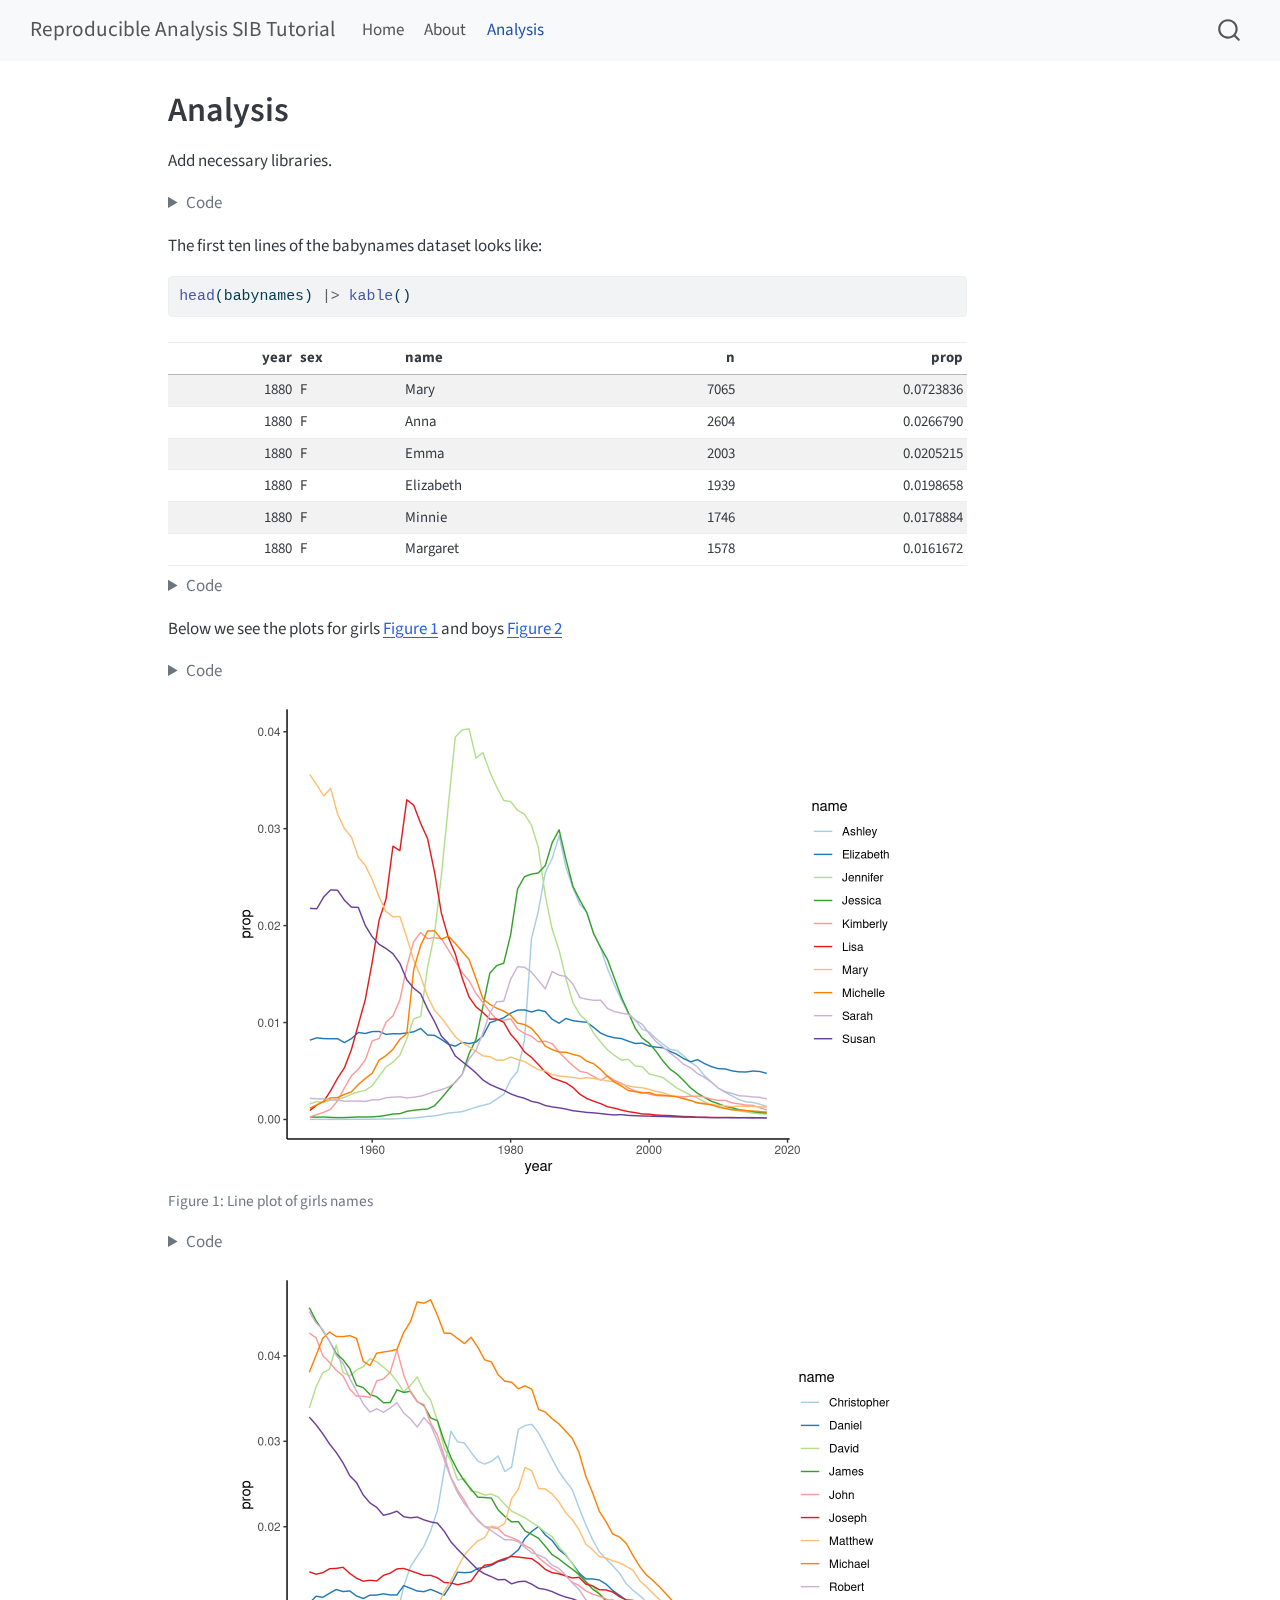
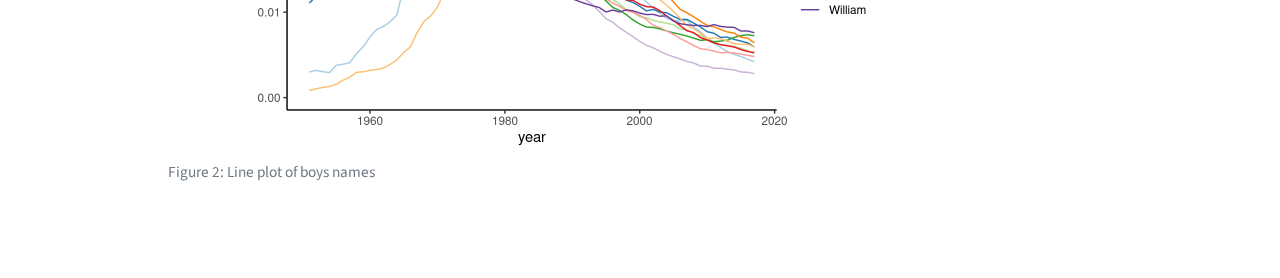
==== analysis.html @ b8977b20 "Built site for gh-pages" ====
<!DOCTYPE html>
<html xmlns="http://www.w3.org/1999/xhtml" lang="en" xml:lang="en"><head>

<meta charset="utf-8">
<meta name="generator" content="quarto-1.5.54">

<meta name="viewport" content="width=device-width, initial-scale=1.0, user-scalable=yes">


<title>Analysis – Reproducible Analysis SIB Tutorial</title>
<style>
code{white-space: pre-wrap;}
span.smallcaps{font-variant: small-caps;}
div.columns{display: flex; gap: min(4vw, 1.5em);}
div.column{flex: auto; overflow-x: auto;}
div.hanging-indent{margin-left: 1.5em; text-indent: -1.5em;}
ul.task-list{list-style: none;}
ul.task-list li input[type="checkbox"] {
  width: 0.8em;
  margin: 0 0.8em 0.2em -1em; /* quarto-specific, see https://github.com/quarto-dev/quarto-cli/issues/4556 */ 
  vertical-align: middle;
}
/* CSS for syntax highlighting */
pre > code.sourceCode { white-space: pre; position: relative; }
pre > code.sourceCode > span { line-height: 1.25; }
pre > code.sourceCode > span:empty { height: 1.2em; }
.sourceCode { overflow: visible; }
code.sourceCode > span { color: inherit; text-decoration: inherit; }
div.sourceCode { margin: 1em 0; }
pre.sourceCode { margin: 0; }
@media screen {
div.sourceCode { overflow: auto; }
}
@media print {
pre > code.sourceCode { white-space: pre-wrap; }
pre > code.sourceCode > span { display: inline-block; text-indent: -5em; padding-left: 5em; }
}
pre.numberSource code
  { counter-reset: source-line 0; }
pre.numberSource code > span
  { position: relative; left: -4em; counter-increment: source-line; }
pre.numberSource code > span > a:first-child::before
  { content: counter(source-line);
    position: relative; left: -1em; text-align: right; vertical-align: baseline;
    border: none; display: inline-block;
    -webkit-touch-callout: none; -webkit-user-select: none;
    -khtml-user-select: none; -moz-user-select: none;
    -ms-user-select: none; user-select: none;
    padding: 0 4px; width: 4em;
  }
pre.numberSource { margin-left: 3em;  padding-left: 4px; }
div.sourceCode
  {   }
@media screen {
pre > code.sourceCode > span > a:first-child::before { text-decoration: underline; }
}
</style>


<script src="site_libs/quarto-nav/quarto-nav.js"></script>
<script src="site_libs/quarto-nav/headroom.min.js"></script>
<script src="site_libs/clipboard/clipboard.min.js"></script>
<script src="site_libs/quarto-search/autocomplete.umd.js"></script>
<script src="site_libs/quarto-search/fuse.min.js"></script>
<script src="site_libs/quarto-search/quarto-search.js"></script>
<meta name="quarto:offset" content="./">
<script src="site_libs/quarto-html/quarto.js"></script>
<script src="site_libs/quarto-html/popper.min.js"></script>
<script src="site_libs/quarto-html/tippy.umd.min.js"></script>
<script src="site_libs/quarto-html/anchor.min.js"></script>
<link href="site_libs/quarto-html/tippy.css" rel="stylesheet">
<link href="site_libs/quarto-html/quarto-syntax-highlighting.css" rel="stylesheet" id="quarto-text-highlighting-styles">
<script src="site_libs/bootstrap/bootstrap.min.js"></script>
<link href="site_libs/bootstrap/bootstrap-icons.css" rel="stylesheet">
<link href="site_libs/bootstrap/bootstrap.min.css" rel="stylesheet" id="quarto-bootstrap" data-mode="light">
<script id="quarto-search-options" type="application/json">{
  "location": "navbar",
  "copy-button": false,
  "collapse-after": 3,
  "panel-placement": "end",
  "type": "overlay",
  "limit": 50,
  "keyboard-shortcut": [
    "f",
    "/",
    "s"
  ],
  "show-item-context": false,
  "language": {
    "search-no-results-text": "No results",
    "search-matching-documents-text": "matching documents",
    "search-copy-link-title": "Copy link to search",
    "search-hide-matches-text": "Hide additional matches",
    "search-more-match-text": "more match in this document",
    "search-more-matches-text": "more matches in this document",
    "search-clear-button-title": "Clear",
    "search-text-placeholder": "",
    "search-detached-cancel-button-title": "Cancel",
    "search-submit-button-title": "Submit",
    "search-label": "Search"
  }
}</script>


<link rel="stylesheet" href="styles.css">
</head>

<body class="nav-fixed">

<div id="quarto-search-results"></div>
  <header id="quarto-header" class="headroom fixed-top">
    <nav class="navbar navbar-expand-lg " data-bs-theme="dark">
      <div class="navbar-container container-fluid">
      <div class="navbar-brand-container mx-auto">
    <a class="navbar-brand" href="./index.html">
    <span class="navbar-title">Reproducible Analysis SIB Tutorial</span>
    </a>
  </div>
            <div id="quarto-search" class="" title="Search"></div>
          <button class="navbar-toggler" type="button" data-bs-toggle="collapse" data-bs-target="#navbarCollapse" aria-controls="navbarCollapse" role="menu" aria-expanded="false" aria-label="Toggle navigation" onclick="if (window.quartoToggleHeadroom) { window.quartoToggleHeadroom(); }">
  <span class="navbar-toggler-icon"></span>
</button>
          <div class="collapse navbar-collapse" id="navbarCollapse">
            <ul class="navbar-nav navbar-nav-scroll me-auto">
  <li class="nav-item">
    <a class="nav-link" href="./index.html"> 
<span class="menu-text">Home</span></a>
  </li>  
  <li class="nav-item">
    <a class="nav-link" href="./about.html"> 
<span class="menu-text">About</span></a>
  </li>  
  <li class="nav-item">
    <a class="nav-link active" href="./analysis.html" aria-current="page"> 
<span class="menu-text">Analysis</span></a>
  </li>  
</ul>
          </div> <!-- /navcollapse -->
            <div class="quarto-navbar-tools">
</div>
      </div> <!-- /container-fluid -->
    </nav>
</header>
<!-- content -->
<div id="quarto-content" class="quarto-container page-columns page-rows-contents page-layout-article page-navbar">
<!-- sidebar -->
<!-- margin-sidebar -->
    <div id="quarto-margin-sidebar" class="sidebar margin-sidebar zindex-bottom">
        
    </div>
<!-- main -->
<main class="content" id="quarto-document-content">

<header id="title-block-header" class="quarto-title-block default">
<div class="quarto-title">
<h1 class="title">Analysis</h1>
</div>



<div class="quarto-title-meta">

    
  
    
  </div>
  


</header>


<p>Add necessary libraries.</p>
<div class="cell">
<details class="code-fold">
<summary>Code</summary>
<div class="sourceCode cell-code" id="cb1"><pre class="sourceCode r code-with-copy"><code class="sourceCode r"><span id="cb1-1"><a href="#cb1-1" aria-hidden="true" tabindex="-1"></a><span class="fu">library</span>(babynames)</span>
<span id="cb1-2"><a href="#cb1-2" aria-hidden="true" tabindex="-1"></a><span class="fu">library</span>(knitr)</span>
<span id="cb1-3"><a href="#cb1-3" aria-hidden="true" tabindex="-1"></a><span class="fu">library</span>(dplyr)</span>
<span id="cb1-4"><a href="#cb1-4" aria-hidden="true" tabindex="-1"></a><span class="fu">library</span>(ggplot2)</span>
<span id="cb1-5"><a href="#cb1-5" aria-hidden="true" tabindex="-1"></a><span class="fu">library</span>(tidyr)</span>
<span id="cb1-6"><a href="#cb1-6" aria-hidden="true" tabindex="-1"></a><span class="fu">library</span>(pheatmap)</span></code><button title="Copy to Clipboard" class="code-copy-button"><i class="bi"></i></button></pre></div>
</details>
</div>
<p>The first ten lines of the babynames dataset looks like:</p>
<div class="cell">
<div class="sourceCode cell-code" id="cb2"><pre class="sourceCode r code-with-copy"><code class="sourceCode r"><span id="cb2-1"><a href="#cb2-1" aria-hidden="true" tabindex="-1"></a><span class="fu">head</span>(babynames) <span class="sc">|&gt;</span> <span class="fu">kable</span>()</span></code><button title="Copy to Clipboard" class="code-copy-button"><i class="bi"></i></button></pre></div>
<div class="cell-output-display">
<table class="caption-top table table-sm table-striped small">
<thead>
<tr class="header">
<th style="text-align: right;">year</th>
<th style="text-align: left;">sex</th>
<th style="text-align: left;">name</th>
<th style="text-align: right;">n</th>
<th style="text-align: right;">prop</th>
</tr>
</thead>
<tbody>
<tr class="odd">
<td style="text-align: right;">1880</td>
<td style="text-align: left;">F</td>
<td style="text-align: left;">Mary</td>
<td style="text-align: right;">7065</td>
<td style="text-align: right;">0.0723836</td>
</tr>
<tr class="even">
<td style="text-align: right;">1880</td>
<td style="text-align: left;">F</td>
<td style="text-align: left;">Anna</td>
<td style="text-align: right;">2604</td>
<td style="text-align: right;">0.0266790</td>
</tr>
<tr class="odd">
<td style="text-align: right;">1880</td>
<td style="text-align: left;">F</td>
<td style="text-align: left;">Emma</td>
<td style="text-align: right;">2003</td>
<td style="text-align: right;">0.0205215</td>
</tr>
<tr class="even">
<td style="text-align: right;">1880</td>
<td style="text-align: left;">F</td>
<td style="text-align: left;">Elizabeth</td>
<td style="text-align: right;">1939</td>
<td style="text-align: right;">0.0198658</td>
</tr>
<tr class="odd">
<td style="text-align: right;">1880</td>
<td style="text-align: left;">F</td>
<td style="text-align: left;">Minnie</td>
<td style="text-align: right;">1746</td>
<td style="text-align: right;">0.0178884</td>
</tr>
<tr class="even">
<td style="text-align: right;">1880</td>
<td style="text-align: left;">F</td>
<td style="text-align: left;">Margaret</td>
<td style="text-align: right;">1578</td>
<td style="text-align: right;">0.0161672</td>
</tr>
</tbody>
</table>
</div>
</div>
<div class="cell">
<details class="code-fold">
<summary>Code</summary>
<div class="sourceCode cell-code" id="cb3"><pre class="sourceCode r code-with-copy"><code class="sourceCode r"><span id="cb3-1"><a href="#cb3-1" aria-hidden="true" tabindex="-1"></a>get_most_frequent <span class="ot">&lt;-</span> <span class="cf">function</span>(babynames, select_sex, <span class="at">from =</span> <span class="dv">1950</span>) {</span>
<span id="cb3-2"><a href="#cb3-2" aria-hidden="true" tabindex="-1"></a>  most_freq <span class="ot">&lt;-</span> babynames <span class="sc">|&gt;</span></span>
<span id="cb3-3"><a href="#cb3-3" aria-hidden="true" tabindex="-1"></a>    <span class="fu">filter</span>(sex <span class="sc">==</span> select_sex, year <span class="sc">&gt;</span> from) <span class="sc">|&gt;</span></span>
<span id="cb3-4"><a href="#cb3-4" aria-hidden="true" tabindex="-1"></a>    <span class="fu">group_by</span>(name) <span class="sc">|&gt;</span></span>
<span id="cb3-5"><a href="#cb3-5" aria-hidden="true" tabindex="-1"></a>    <span class="fu">summarise</span>(<span class="at">average =</span> <span class="fu">mean</span>(prop)) <span class="sc">|&gt;</span></span>
<span id="cb3-6"><a href="#cb3-6" aria-hidden="true" tabindex="-1"></a>    <span class="fu">arrange</span>(<span class="fu">desc</span>(average))</span>
<span id="cb3-7"><a href="#cb3-7" aria-hidden="true" tabindex="-1"></a>    </span>
<span id="cb3-8"><a href="#cb3-8" aria-hidden="true" tabindex="-1"></a>  <span class="fu">return</span>(<span class="fu">list</span>(</span>
<span id="cb3-9"><a href="#cb3-9" aria-hidden="true" tabindex="-1"></a>    <span class="at">babynames =</span> babynames,</span>
<span id="cb3-10"><a href="#cb3-10" aria-hidden="true" tabindex="-1"></a>    <span class="at">most_frequent =</span> most_freq,</span>
<span id="cb3-11"><a href="#cb3-11" aria-hidden="true" tabindex="-1"></a>    <span class="at">sex =</span> select_sex,</span>
<span id="cb3-12"><a href="#cb3-12" aria-hidden="true" tabindex="-1"></a>    <span class="at">from =</span> from))</span>
<span id="cb3-13"><a href="#cb3-13" aria-hidden="true" tabindex="-1"></a>}</span>
<span id="cb3-14"><a href="#cb3-14" aria-hidden="true" tabindex="-1"></a></span>
<span id="cb3-15"><a href="#cb3-15" aria-hidden="true" tabindex="-1"></a>plot_top <span class="ot">&lt;-</span> <span class="cf">function</span>(x, <span class="at">top =</span> <span class="dv">10</span>) {</span>
<span id="cb3-16"><a href="#cb3-16" aria-hidden="true" tabindex="-1"></a>  topx <span class="ot">&lt;-</span> x<span class="sc">$</span>most_frequent<span class="sc">$</span>name[<span class="dv">1</span><span class="sc">:</span>top]</span>
<span id="cb3-17"><a href="#cb3-17" aria-hidden="true" tabindex="-1"></a>  </span>
<span id="cb3-18"><a href="#cb3-18" aria-hidden="true" tabindex="-1"></a>  p <span class="ot">&lt;-</span> x<span class="sc">$</span>babynames <span class="sc">|&gt;</span></span>
<span id="cb3-19"><a href="#cb3-19" aria-hidden="true" tabindex="-1"></a>    <span class="fu">filter</span>(name <span class="sc">%in%</span> topx, sex <span class="sc">==</span> x<span class="sc">$</span>sex, year <span class="sc">&gt;</span> x<span class="sc">$</span>from) <span class="sc">|&gt;</span></span>
<span id="cb3-20"><a href="#cb3-20" aria-hidden="true" tabindex="-1"></a>    <span class="fu">ggplot</span>(<span class="fu">aes</span>(<span class="at">x =</span> year, <span class="at">y =</span> prop, <span class="at">color =</span> name)) <span class="sc">+</span></span>
<span id="cb3-21"><a href="#cb3-21" aria-hidden="true" tabindex="-1"></a>    <span class="fu">geom_line</span>() <span class="sc">+</span></span>
<span id="cb3-22"><a href="#cb3-22" aria-hidden="true" tabindex="-1"></a>    <span class="fu">scale_color_brewer</span>(<span class="at">palette =</span> <span class="st">"Paired"</span>) <span class="sc">+</span></span>
<span id="cb3-23"><a href="#cb3-23" aria-hidden="true" tabindex="-1"></a>    <span class="fu">theme_classic</span>()</span>
<span id="cb3-24"><a href="#cb3-24" aria-hidden="true" tabindex="-1"></a>  </span>
<span id="cb3-25"><a href="#cb3-25" aria-hidden="true" tabindex="-1"></a>  <span class="fu">return</span>(p)</span>
<span id="cb3-26"><a href="#cb3-26" aria-hidden="true" tabindex="-1"></a>}</span></code><button title="Copy to Clipboard" class="code-copy-button"><i class="bi"></i></button></pre></div>
</details>
</div>
<p>Below we see the plots for girls <a href="#fig-line-girls" class="quarto-xref">Figure&nbsp;1</a> and boys <a href="#fig-line-boys" class="quarto-xref">Figure&nbsp;2</a></p>
<div class="cell">
<details class="code-fold">
<summary>Code</summary>
<div class="sourceCode cell-code" id="cb4"><pre class="sourceCode r code-with-copy"><code class="sourceCode r"><span id="cb4-1"><a href="#cb4-1" aria-hidden="true" tabindex="-1"></a><span class="fu">get_most_frequent</span>(babynames, <span class="at">select_sex =</span> <span class="st">"F"</span>) <span class="sc">|&gt;</span></span>
<span id="cb4-2"><a href="#cb4-2" aria-hidden="true" tabindex="-1"></a>  <span class="fu">plot_top</span>()</span></code><button title="Copy to Clipboard" class="code-copy-button"><i class="bi"></i></button></pre></div>
</details>
<div class="cell-output-display">
<div id="fig-line-girls" class="quarto-float quarto-figure quarto-figure-center anchored">
<figure class="quarto-float quarto-float-fig figure">
<div aria-describedby="fig-line-girls-caption-0ceaefa1-69ba-4598-a22c-09a6ac19f8ca">
<img src="analysis_files/figure-html/fig-line-girls-1.png" class="img-fluid figure-img" width="672">
</div>
<figcaption class="quarto-float-caption-bottom quarto-float-caption quarto-float-fig" id="fig-line-girls-caption-0ceaefa1-69ba-4598-a22c-09a6ac19f8ca">
Figure&nbsp;1: Line plot of girls names
</figcaption>
</figure>
</div>
</div>
</div>
<div class="cell">
<details class="code-fold">
<summary>Code</summary>
<div class="sourceCode cell-code" id="cb5"><pre class="sourceCode r code-with-copy"><code class="sourceCode r"><span id="cb5-1"><a href="#cb5-1" aria-hidden="true" tabindex="-1"></a><span class="fu">get_most_frequent</span>(babynames, <span class="at">select_sex =</span> <span class="st">"M"</span>) <span class="sc">|&gt;</span></span>
<span id="cb5-2"><a href="#cb5-2" aria-hidden="true" tabindex="-1"></a>  <span class="fu">plot_top</span>()</span></code><button title="Copy to Clipboard" class="code-copy-button"><i class="bi"></i></button></pre></div>
</details>
<div class="cell-output-display">
<div id="fig-line-boys" class="quarto-float quarto-figure quarto-figure-center anchored">
<figure class="quarto-float quarto-float-fig figure">
<div aria-describedby="fig-line-boys-caption-0ceaefa1-69ba-4598-a22c-09a6ac19f8ca">
<img src="analysis_files/figure-html/fig-line-boys-1.png" class="img-fluid figure-img" width="672">
</div>
<figcaption class="quarto-float-caption-bottom quarto-float-caption quarto-float-fig" id="fig-line-boys-caption-0ceaefa1-69ba-4598-a22c-09a6ac19f8ca">
Figure&nbsp;2: Line plot of boys names
</figcaption>
</figure>
</div>
</div>
</div>



</main> <!-- /main -->
<script id="quarto-html-after-body" type="application/javascript">
window.document.addEventListener("DOMContentLoaded", function (event) {
  const toggleBodyColorMode = (bsSheetEl) => {
    const mode = bsSheetEl.getAttribute("data-mode");
    const bodyEl = window.document.querySelector("body");
    if (mode === "dark") {
      bodyEl.classList.add("quarto-dark");
      bodyEl.classList.remove("quarto-light");
    } else {
      bodyEl.classList.add("quarto-light");
      bodyEl.classList.remove("quarto-dark");
    }
  }
  const toggleBodyColorPrimary = () => {
    const bsSheetEl = window.document.querySelector("link#quarto-bootstrap");
    if (bsSheetEl) {
      toggleBodyColorMode(bsSheetEl);
    }
  }
  toggleBodyColorPrimary();  
  const icon = "";
  const anchorJS = new window.AnchorJS();
  anchorJS.options = {
    placement: 'right',
    icon: icon
  };
  anchorJS.add('.anchored');
  const isCodeAnnotation = (el) => {
    for (const clz of el.classList) {
      if (clz.startsWith('code-annotation-')) {                     
        return true;
      }
    }
    return false;
  }
  const onCopySuccess = function(e) {
    // button target
    const button = e.trigger;
    // don't keep focus
    button.blur();
    // flash "checked"
    button.classList.add('code-copy-button-checked');
    var currentTitle = button.getAttribute("title");
    button.setAttribute("title", "Copied!");
    let tooltip;
    if (window.bootstrap) {
      button.setAttribute("data-bs-toggle", "tooltip");
      button.setAttribute("data-bs-placement", "left");
      button.setAttribute("data-bs-title", "Copied!");
      tooltip = new bootstrap.Tooltip(button, 
        { trigger: "manual", 
          customClass: "code-copy-button-tooltip",
          offset: [0, -8]});
      tooltip.show();    
    }
    setTimeout(function() {
      if (tooltip) {
        tooltip.hide();
        button.removeAttribute("data-bs-title");
        button.removeAttribute("data-bs-toggle");
        button.removeAttribute("data-bs-placement");
      }
      button.setAttribute("title", currentTitle);
      button.classList.remove('code-copy-button-checked');
    }, 1000);
    // clear code selection
    e.clearSelection();
  }
  const getTextToCopy = function(trigger) {
      const codeEl = trigger.previousElementSibling.cloneNode(true);
      for (const childEl of codeEl.children) {
        if (isCodeAnnotation(childEl)) {
          childEl.remove();
        }
      }
      return codeEl.innerText;
  }
  const clipboard = new window.ClipboardJS('.code-copy-button:not([data-in-quarto-modal])', {
    text: getTextToCopy
  });
  clipboard.on('success', onCopySuccess);
  if (window.document.getElementById('quarto-embedded-source-code-modal')) {
    // For code content inside modals, clipBoardJS needs to be initialized with a container option
    // TODO: Check when it could be a function (https://github.com/zenorocha/clipboard.js/issues/860)
    const clipboardModal = new window.ClipboardJS('.code-copy-button[data-in-quarto-modal]', {
      text: getTextToCopy,
      container: window.document.getElementById('quarto-embedded-source-code-modal')
    });
    clipboardModal.on('success', onCopySuccess);
  }
    var localhostRegex = new RegExp(/^(?:http|https):\/\/localhost\:?[0-9]*\//);
    var mailtoRegex = new RegExp(/^mailto:/);
      var filterRegex = new RegExp("https:\/\/kate1711\.github\.io\/reproducibleanalysis\/");
    var isInternal = (href) => {
        return filterRegex.test(href) || localhostRegex.test(href) || mailtoRegex.test(href);
    }
    // Inspect non-navigation links and adorn them if external
 	var links = window.document.querySelectorAll('a[href]:not(.nav-link):not(.navbar-brand):not(.toc-action):not(.sidebar-link):not(.sidebar-item-toggle):not(.pagination-link):not(.no-external):not([aria-hidden]):not(.dropdown-item):not(.quarto-navigation-tool):not(.about-link)');
    for (var i=0; i<links.length; i++) {
      const link = links[i];
      if (!isInternal(link.href)) {
        // undo the damage that might have been done by quarto-nav.js in the case of
        // links that we want to consider external
        if (link.dataset.originalHref !== undefined) {
          link.href = link.dataset.originalHref;
        }
      }
    }
  function tippyHover(el, contentFn, onTriggerFn, onUntriggerFn) {
    const config = {
      allowHTML: true,
      maxWidth: 500,
      delay: 100,
      arrow: false,
      appendTo: function(el) {
          return el.parentElement;
      },
      interactive: true,
      interactiveBorder: 10,
      theme: 'quarto',
      placement: 'bottom-start',
    };
    if (contentFn) {
      config.content = contentFn;
    }
    if (onTriggerFn) {
      config.onTrigger = onTriggerFn;
    }
    if (onUntriggerFn) {
      config.onUntrigger = onUntriggerFn;
    }
    window.tippy(el, config); 
  }
  const noterefs = window.document.querySelectorAll('a[role="doc-noteref"]');
  for (var i=0; i<noterefs.length; i++) {
    const ref = noterefs[i];
    tippyHover(ref, function() {
      // use id or data attribute instead here
      let href = ref.getAttribute('data-footnote-href') || ref.getAttribute('href');
      try { href = new URL(href).hash; } catch {}
      const id = href.replace(/^#\/?/, "");
      const note = window.document.getElementById(id);
      if (note) {
        return note.innerHTML;
      } else {
        return "";
      }
    });
  }
  const xrefs = window.document.querySelectorAll('a.quarto-xref');
  const processXRef = (id, note) => {
    // Strip column container classes
    const stripColumnClz = (el) => {
      el.classList.remove("page-full", "page-columns");
      if (el.children) {
        for (const child of el.children) {
          stripColumnClz(child);
        }
      }
    }
    stripColumnClz(note)
    if (id === null || id.startsWith('sec-')) {
      // Special case sections, only their first couple elements
      const container = document.createElement("div");
      if (note.children && note.children.length > 2) {
        container.appendChild(note.children[0].cloneNode(true));
        for (let i = 1; i < note.children.length; i++) {
          const child = note.children[i];
          if (child.tagName === "P" && child.innerText === "") {
            continue;
          } else {
            container.appendChild(child.cloneNode(true));
            break;
          }
        }
        if (window.Quarto?.typesetMath) {
          window.Quarto.typesetMath(container);
        }
        return container.innerHTML
      } else {
        if (window.Quarto?.typesetMath) {
          window.Quarto.typesetMath(note);
        }
        return note.innerHTML;
      }
    } else {
      // Remove any anchor links if they are present
      const anchorLink = note.querySelector('a.anchorjs-link');
      if (anchorLink) {
        anchorLink.remove();
      }
      if (window.Quarto?.typesetMath) {
        window.Quarto.typesetMath(note);
      }
      // TODO in 1.5, we should make sure this works without a callout special case
      if (note.classList.contains("callout")) {
        return note.outerHTML;
      } else {
        return note.innerHTML;
      }
    }
  }
  for (var i=0; i<xrefs.length; i++) {
    const xref = xrefs[i];
    tippyHover(xref, undefined, function(instance) {
      instance.disable();
      let url = xref.getAttribute('href');
      let hash = undefined; 
      if (url.startsWith('#')) {
        hash = url;
      } else {
        try { hash = new URL(url).hash; } catch {}
      }
      if (hash) {
        const id = hash.replace(/^#\/?/, "");
        const note = window.document.getElementById(id);
        if (note !== null) {
          try {
            const html = processXRef(id, note.cloneNode(true));
            instance.setContent(html);
          } finally {
            instance.enable();
            instance.show();
          }
        } else {
          // See if we can fetch this
          fetch(url.split('#')[0])
          .then(res => res.text())
          .then(html => {
            const parser = new DOMParser();
            const htmlDoc = parser.parseFromString(html, "text/html");
            const note = htmlDoc.getElementById(id);
            if (note !== null) {
              const html = processXRef(id, note);
              instance.setContent(html);
            } 
          }).finally(() => {
            instance.enable();
            instance.show();
          });
        }
      } else {
        // See if we can fetch a full url (with no hash to target)
        // This is a special case and we should probably do some content thinning / targeting
        fetch(url)
        .then(res => res.text())
        .then(html => {
          const parser = new DOMParser();
          const htmlDoc = parser.parseFromString(html, "text/html");
          const note = htmlDoc.querySelector('main.content');
          if (note !== null) {
            // This should only happen for chapter cross references
            // (since there is no id in the URL)
            // remove the first header
            if (note.children.length > 0 && note.children[0].tagName === "HEADER") {
              note.children[0].remove();
            }
            const html = processXRef(null, note);
            instance.setContent(html);
          } 
        }).finally(() => {
          instance.enable();
          instance.show();
        });
      }
    }, function(instance) {
    });
  }
      let selectedAnnoteEl;
      const selectorForAnnotation = ( cell, annotation) => {
        let cellAttr = 'data-code-cell="' + cell + '"';
        let lineAttr = 'data-code-annotation="' +  annotation + '"';
        const selector = 'span[' + cellAttr + '][' + lineAttr + ']';
        return selector;
      }
      const selectCodeLines = (annoteEl) => {
        const doc = window.document;
        const targetCell = annoteEl.getAttribute("data-target-cell");
        const targetAnnotation = annoteEl.getAttribute("data-target-annotation");
        const annoteSpan = window.document.querySelector(selectorForAnnotation(targetCell, targetAnnotation));
        const lines = annoteSpan.getAttribute("data-code-lines").split(",");
        const lineIds = lines.map((line) => {
          return targetCell + "-" + line;
        })
        let top = null;
        let height = null;
        let parent = null;
        if (lineIds.length > 0) {
            //compute the position of the single el (top and bottom and make a div)
            const el = window.document.getElementById(lineIds[0]);
            top = el.offsetTop;
            height = el.offsetHeight;
            parent = el.parentElement.parentElement;
          if (lineIds.length > 1) {
            const lastEl = window.document.getElementById(lineIds[lineIds.length - 1]);
            const bottom = lastEl.offsetTop + lastEl.offsetHeight;
            height = bottom - top;
          }
          if (top !== null && height !== null && parent !== null) {
            // cook up a div (if necessary) and position it 
            let div = window.document.getElementById("code-annotation-line-highlight");
            if (div === null) {
              div = window.document.createElement("div");
              div.setAttribute("id", "code-annotation-line-highlight");
              div.style.position = 'absolute';
              parent.appendChild(div);
            }
            div.style.top = top - 2 + "px";
            div.style.height = height + 4 + "px";
            div.style.left = 0;
            let gutterDiv = window.document.getElementById("code-annotation-line-highlight-gutter");
            if (gutterDiv === null) {
              gutterDiv = window.document.createElement("div");
              gutterDiv.setAttribute("id", "code-annotation-line-highlight-gutter");
              gutterDiv.style.position = 'absolute';
              const codeCell = window.document.getElementById(targetCell);
              const gutter = codeCell.querySelector('.code-annotation-gutter');
              gutter.appendChild(gutterDiv);
            }
            gutterDiv.style.top = top - 2 + "px";
            gutterDiv.style.height = height + 4 + "px";
          }
          selectedAnnoteEl = annoteEl;
        }
      };
      const unselectCodeLines = () => {
        const elementsIds = ["code-annotation-line-highlight", "code-annotation-line-highlight-gutter"];
        elementsIds.forEach((elId) => {
          const div = window.document.getElementById(elId);
          if (div) {
            div.remove();
          }
        });
        selectedAnnoteEl = undefined;
      };
        // Handle positioning of the toggle
    window.addEventListener(
      "resize",
      throttle(() => {
        elRect = undefined;
        if (selectedAnnoteEl) {
          selectCodeLines(selectedAnnoteEl);
        }
      }, 10)
    );
    function throttle(fn, ms) {
    let throttle = false;
    let timer;
      return (...args) => {
        if(!throttle) { // first call gets through
            fn.apply(this, args);
            throttle = true;
        } else { // all the others get throttled
            if(timer) clearTimeout(timer); // cancel #2
            timer = setTimeout(() => {
              fn.apply(this, args);
              timer = throttle = false;
            }, ms);
        }
      };
    }
      // Attach click handler to the DT
      const annoteDls = window.document.querySelectorAll('dt[data-target-cell]');
      for (const annoteDlNode of annoteDls) {
        annoteDlNode.addEventListener('click', (event) => {
          const clickedEl = event.target;
          if (clickedEl !== selectedAnnoteEl) {
            unselectCodeLines();
            const activeEl = window.document.querySelector('dt[data-target-cell].code-annotation-active');
            if (activeEl) {
              activeEl.classList.remove('code-annotation-active');
            }
            selectCodeLines(clickedEl);
            clickedEl.classList.add('code-annotation-active');
          } else {
            // Unselect the line
            unselectCodeLines();
            clickedEl.classList.remove('code-annotation-active');
          }
        });
      }
  const findCites = (el) => {
    const parentEl = el.parentElement;
    if (parentEl) {
      const cites = parentEl.dataset.cites;
      if (cites) {
        return {
          el,
          cites: cites.split(' ')
        };
      } else {
        return findCites(el.parentElement)
      }
    } else {
      return undefined;
    }
  };
  var bibliorefs = window.document.querySelectorAll('a[role="doc-biblioref"]');
  for (var i=0; i<bibliorefs.length; i++) {
    const ref = bibliorefs[i];
    const citeInfo = findCites(ref);
    if (citeInfo) {
      tippyHover(citeInfo.el, function() {
        var popup = window.document.createElement('div');
        citeInfo.cites.forEach(function(cite) {
          var citeDiv = window.document.createElement('div');
          citeDiv.classList.add('hanging-indent');
          citeDiv.classList.add('csl-entry');
          var biblioDiv = window.document.getElementById('ref-' + cite);
          if (biblioDiv) {
            citeDiv.innerHTML = biblioDiv.innerHTML;
          }
          popup.appendChild(citeDiv);
        });
        return popup.innerHTML;
      });
    }
  }
});
</script>
</div> <!-- /content -->




</body></html>
---- site_libs/quarto-html/tippy.css ----
.tippy-box[data-animation=fade][data-state=hidden]{opacity:0}[data-tippy-root]{max-width:calc(100vw - 10px)}.tippy-box{position:relative;background-color:#333;color:#fff;border-radius:4px;font-size:14px;line-height:1.4;white-space:normal;outline:0;transition-property:transform,visibility,opacity}.tippy-box[data-placement^=top]>.tippy-arrow{bottom:0}.tippy-box[data-placement^=top]>.tippy-arrow:before{bottom:-7px;left:0;border-width:8px 8px 0;border-top-color:initial;transform-origin:center top}.tippy-box[data-placement^=bottom]>.tippy-arrow{top:0}.tippy-box[data-placement^=bottom]>.tippy-arrow:before{top:-7px;left:0;border-width:0 8px 8px;border-bottom-color:initial;transform-origin:center bottom}.tippy-box[data-placement^=left]>.tippy-arrow{right:0}.tippy-box[data-placement^=left]>.tippy-arrow:before{border-width:8px 0 8px 8px;border-left-color:initial;right:-7px;transform-origin:center left}.tippy-box[data-placement^=right]>.tippy-arrow{left:0}.tippy-box[data-placement^=right]>.tippy-arrow:before{left:-7px;border-width:8px 8px 8px 0;border-right-color:initial;transform-origin:center right}.tippy-box[data-inertia][data-state=visible]{transition-timing-function:cubic-bezier(.54,1.5,.38,1.11)}.tippy-arrow{width:16px;height:16px;color:#333}.tippy-arrow:before{content:"";position:absolute;border-color:transparent;border-style:solid}.tippy-content{position:relative;padding:5px 9px;z-index:1}
---- site_libs/quarto-html/quarto-syntax-highlighting.css ----
/* quarto syntax highlight colors */
:root {
  --quarto-hl-ot-color: #003B4F;
  --quarto-hl-at-color: #657422;
  --quarto-hl-ss-color: #20794D;
  --quarto-hl-an-color: #5E5E5E;
  --quarto-hl-fu-color: #4758AB;
  --quarto-hl-st-color: #20794D;
  --quarto-hl-cf-color: #003B4F;
  --quarto-hl-op-color: #5E5E5E;
  --quarto-hl-er-color: #AD0000;
  --quarto-hl-bn-color: #AD0000;
  --quarto-hl-al-color: #AD0000;
  --quarto-hl-va-color: #111111;
  --quarto-hl-bu-color: inherit;
  --quarto-hl-ex-color: inherit;
  --quarto-hl-pp-color: #AD0000;
  --quarto-hl-in-color: #5E5E5E;
  --quarto-hl-vs-color: #20794D;
  --quarto-hl-wa-color: #5E5E5E;
  --quarto-hl-do-color: #5E5E5E;
  --quarto-hl-im-color: #00769E;
  --quarto-hl-ch-color: #20794D;
  --quarto-hl-dt-color: #AD0000;
  --quarto-hl-fl-color: #AD0000;
  --quarto-hl-co-color: #5E5E5E;
  --quarto-hl-cv-color: #5E5E5E;
  --quarto-hl-cn-color: #8f5902;
  --quarto-hl-sc-color: #5E5E5E;
  --quarto-hl-dv-color: #AD0000;
  --quarto-hl-kw-color: #003B4F;
}

/* other quarto variables */
:root {
  --quarto-font-monospace: SFMono-Regular, Menlo, Monaco, Consolas, "Liberation Mono", "Courier New", monospace;
}

pre > code.sourceCode > span {
  color: #003B4F;
}

code span {
  color: #003B4F;
}

code.sourceCode > span {
  color: #003B4F;
}

div.sourceCode,
div.sourceCode pre.sourceCode {
  color: #003B4F;
}

code span.ot {
  color: #003B4F;
  font-style: inherit;
}

code span.at {
  color: #657422;
  font-style: inherit;
}

code span.ss {
  color: #20794D;
  font-style: inherit;
}

code span.an {
  color: #5E5E5E;
  font-style: inherit;
}

code span.fu {
  color: #4758AB;
  font-style: inherit;
}

code span.st {
  color: #20794D;
  font-style: inherit;
}

code span.cf {
  color: #003B4F;
  font-weight: bold;
  font-style: inherit;
}

code span.op {
  color: #5E5E5E;
  font-style: inherit;
}

code span.er {
  color: #AD0000;
  font-style: inherit;
}

code span.bn {
  color: #AD0000;
  font-style: inherit;
}

code span.al {
  color: #AD0000;
  font-style: inherit;
}

code span.va {
  color: #111111;
  font-style: inherit;
}

code span.bu {
  font-style: inherit;
}

code span.ex {
  font-style: inherit;
}

code span.pp {
  color: #AD0000;
  font-style: inherit;
}

code span.in {
  color: #5E5E5E;
  font-style: inherit;
}

code span.vs {
  color: #20794D;
  font-style: inherit;
}

code span.wa {
  color: #5E5E5E;
  font-style: italic;
}

code span.do {
  color: #5E5E5E;
  font-style: italic;
}

code span.im {
  color: #00769E;
  font-style: inherit;
}

code span.ch {
  color: #20794D;
  font-style: inherit;
}

code span.dt {
  color: #AD0000;
  font-style: inherit;
}

code span.fl {
  color: #AD0000;
  font-style: inherit;
}

code span.co {
  color: #5E5E5E;
  font-style: inherit;
}

code span.cv {
  color: #5E5E5E;
  font-style: italic;
}

code span.cn {
  color: #8f5902;
  font-style: inherit;
}

code span.sc {
  color: #5E5E5E;
  font-style: inherit;
}

code span.dv {
  color: #AD0000;
  font-style: inherit;
}

code span.kw {
  color: #003B4F;
  font-weight: bold;
  font-style: inherit;
}

.prevent-inlining {
  content: "</";
}

/*# sourceMappingURL=debc5d5d77c3f9108843748ff7464032.css.map */
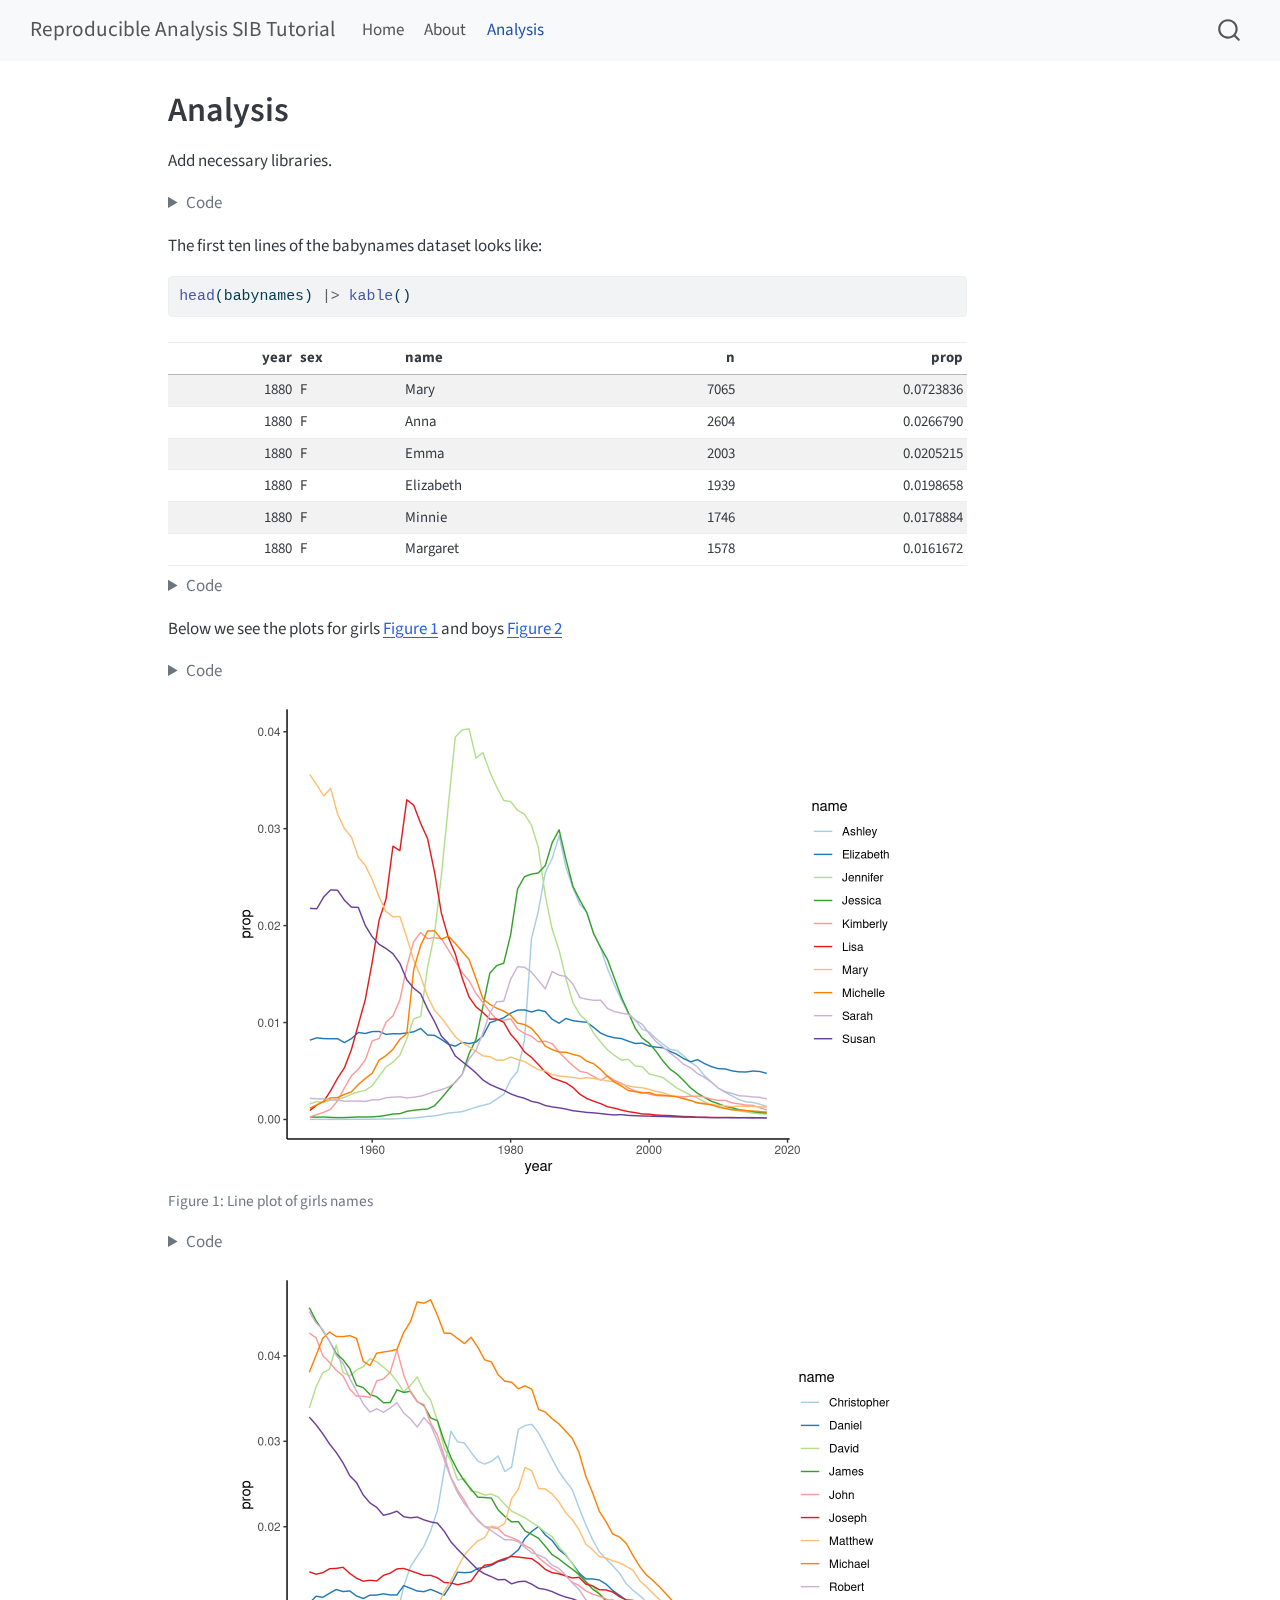
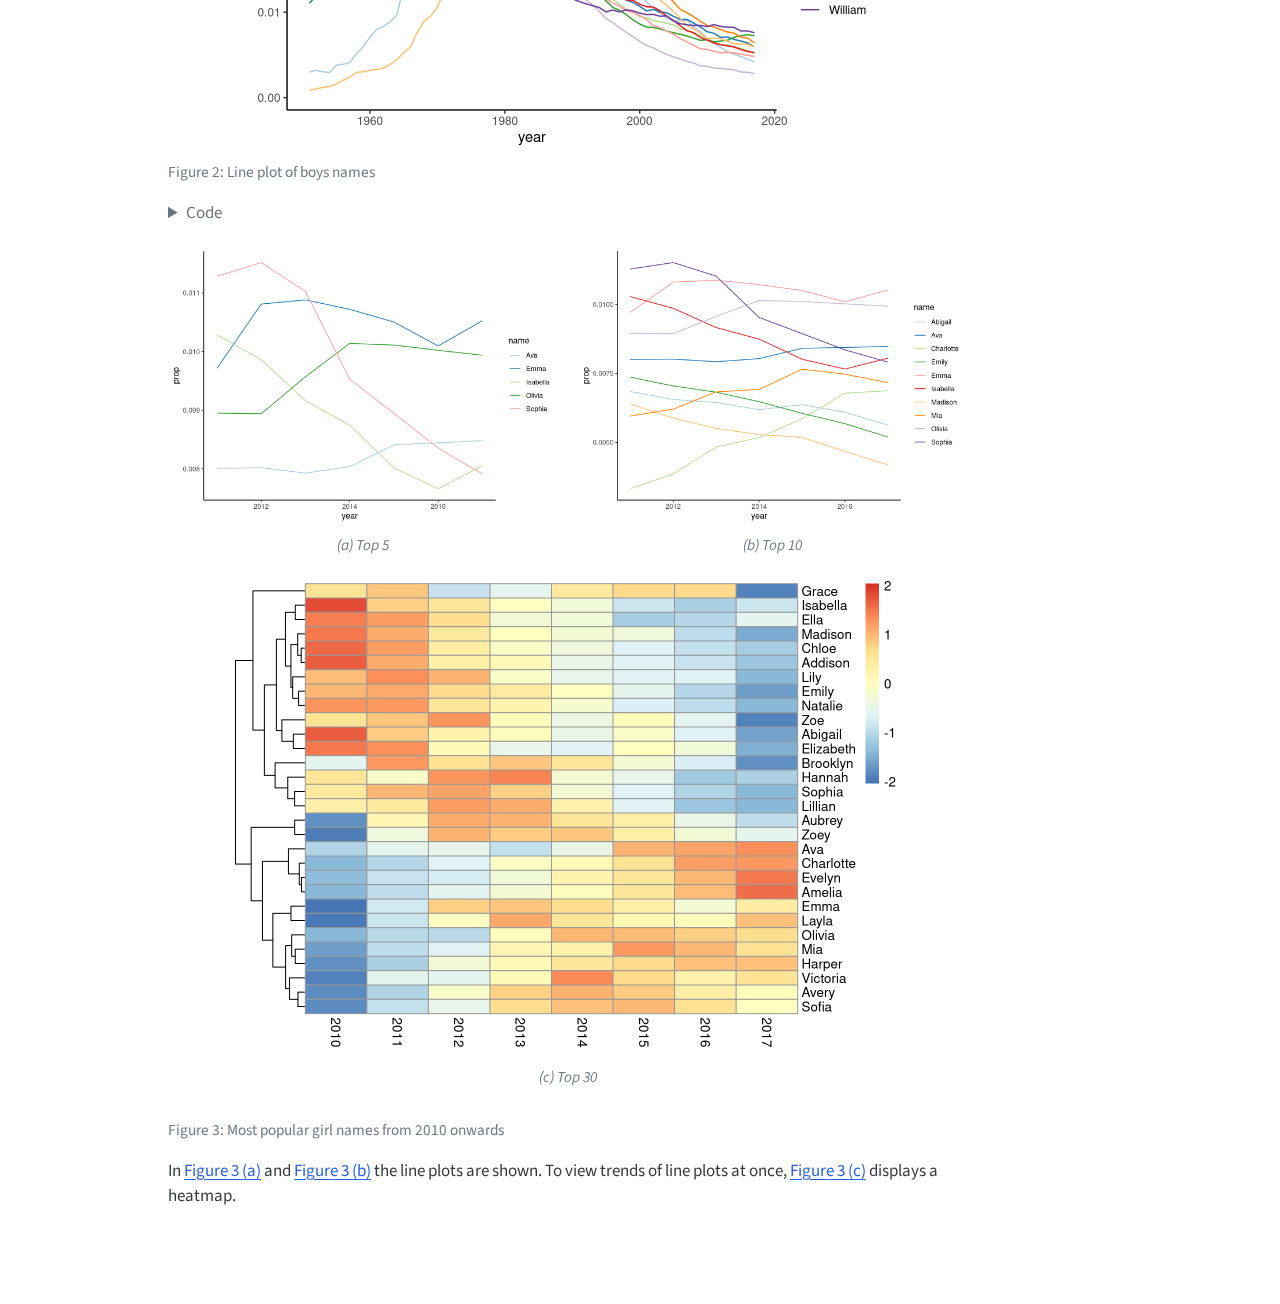
==== commit e248255f: "Built site for gh-pages" ====
--- a/analysis.html
+++ b/analysis.html
@@ -313,6 +313,88 @@
 </div>
 </div>
 </div>
+<div class="cell" data-layout="[[50,50],[100]]">
+<details class="code-fold">
+<summary>Code</summary>
+<div class="sourceCode cell-code" id="cb6"><pre class="sourceCode r code-with-copy"><code class="sourceCode r"><span id="cb6-1"><a href="#cb6-1" aria-hidden="true" tabindex="-1"></a><span class="co"># get most frequent girl names from 2010 onwards</span></span>
+<span id="cb6-2"><a href="#cb6-2" aria-hidden="true" tabindex="-1"></a>from_year <span class="ot">&lt;-</span> <span class="dv">2010</span></span>
+<span id="cb6-3"><a href="#cb6-3" aria-hidden="true" tabindex="-1"></a>most_freq_girls <span class="ot">&lt;-</span> <span class="fu">get_most_frequent</span>(babynames, <span class="at">select_sex =</span> <span class="st">"F"</span>,</span>
+<span id="cb6-4"><a href="#cb6-4" aria-hidden="true" tabindex="-1"></a>                                     <span class="at">from =</span> from_year)</span>
+<span id="cb6-5"><a href="#cb6-5" aria-hidden="true" tabindex="-1"></a></span>
+<span id="cb6-6"><a href="#cb6-6" aria-hidden="true" tabindex="-1"></a><span class="co"># plot top 5 girl names</span></span>
+<span id="cb6-7"><a href="#cb6-7" aria-hidden="true" tabindex="-1"></a>most_freq_girls <span class="sc">|&gt;</span></span>
+<span id="cb6-8"><a href="#cb6-8" aria-hidden="true" tabindex="-1"></a>  <span class="fu">plot_top</span>(<span class="at">top =</span> <span class="dv">5</span>)</span>
+<span id="cb6-9"><a href="#cb6-9" aria-hidden="true" tabindex="-1"></a></span>
+<span id="cb6-10"><a href="#cb6-10" aria-hidden="true" tabindex="-1"></a><span class="co"># plot top 10 girl names</span></span>
+<span id="cb6-11"><a href="#cb6-11" aria-hidden="true" tabindex="-1"></a>most_freq_girls <span class="sc">|&gt;</span></span>
+<span id="cb6-12"><a href="#cb6-12" aria-hidden="true" tabindex="-1"></a>  <span class="fu">plot_top</span>(<span class="at">top =</span> <span class="dv">10</span>)</span>
+<span id="cb6-13"><a href="#cb6-13" aria-hidden="true" tabindex="-1"></a></span>
+<span id="cb6-14"><a href="#cb6-14" aria-hidden="true" tabindex="-1"></a><span class="co"># get top 30 girl names in a matrix</span></span>
+<span id="cb6-15"><a href="#cb6-15" aria-hidden="true" tabindex="-1"></a><span class="co"># with names in rows and years in columns</span></span>
+<span id="cb6-16"><a href="#cb6-16" aria-hidden="true" tabindex="-1"></a>prop_df <span class="ot">&lt;-</span> babynames <span class="sc">|&gt;</span> </span>
+<span id="cb6-17"><a href="#cb6-17" aria-hidden="true" tabindex="-1"></a>  <span class="fu">filter</span>(name <span class="sc">%in%</span> most_freq_girls<span class="sc">$</span>most_frequent<span class="sc">$</span>name[<span class="dv">1</span><span class="sc">:</span><span class="dv">30</span>] <span class="sc">&amp;</span> sex <span class="sc">==</span> <span class="st">"F"</span>) <span class="sc">|&gt;</span></span>
+<span id="cb6-18"><a href="#cb6-18" aria-hidden="true" tabindex="-1"></a>  <span class="fu">filter</span>(year <span class="sc">&gt;=</span> from_year) <span class="sc">|&gt;</span> </span>
+<span id="cb6-19"><a href="#cb6-19" aria-hidden="true" tabindex="-1"></a>  <span class="fu">select</span>(year, name, prop) <span class="sc">|&gt;</span></span>
+<span id="cb6-20"><a href="#cb6-20" aria-hidden="true" tabindex="-1"></a>  <span class="fu">pivot_wider</span>(<span class="at">names_from =</span> year,</span>
+<span id="cb6-21"><a href="#cb6-21" aria-hidden="true" tabindex="-1"></a>              <span class="at">values_from =</span> prop)</span>
+<span id="cb6-22"><a href="#cb6-22" aria-hidden="true" tabindex="-1"></a></span>
+<span id="cb6-23"><a href="#cb6-23" aria-hidden="true" tabindex="-1"></a>prop_mat <span class="ot">&lt;-</span> <span class="fu">as.matrix</span>(prop_df[, <span class="dv">2</span><span class="sc">:</span><span class="fu">ncol</span>(prop_df)])</span>
+<span id="cb6-24"><a href="#cb6-24" aria-hidden="true" tabindex="-1"></a><span class="fu">rownames</span>(prop_mat) <span class="ot">&lt;-</span> prop_df<span class="sc">$</span>name</span>
+<span id="cb6-25"><a href="#cb6-25" aria-hidden="true" tabindex="-1"></a></span>
+<span id="cb6-26"><a href="#cb6-26" aria-hidden="true" tabindex="-1"></a><span class="co"># create heatmap</span></span>
+<span id="cb6-27"><a href="#cb6-27" aria-hidden="true" tabindex="-1"></a><span class="fu">pheatmap</span>(prop_mat, <span class="at">cluster_cols =</span> <span class="cn">FALSE</span>, <span class="at">scale =</span> <span class="st">"row"</span>)</span></code><button title="Copy to Clipboard" class="code-copy-button"><i class="bi"></i></button></pre></div>
+</details>
+<div id="fig-line-2010" class="quarto-layout-panel">
+<figure class="quarto-float quarto-float-fig figure">
+<div aria-describedby="fig-line-2010-caption-0ceaefa1-69ba-4598-a22c-09a6ac19f8ca">
+<div class="quarto-layout-row">
+<div class="cell-output-display quarto-layout-cell-subref quarto-layout-cell" data-ref-parent="fig-line-2010" style="flex-basis: 50.0%;justify-content: flex-start;">
+<div id="fig-line-2010-1" class="quarto-float quarto-figure quarto-figure-center anchored">
+<figure class="quarto-float quarto-subfloat-fig figure">
+<div aria-describedby="fig-line-2010-1-caption-0ceaefa1-69ba-4598-a22c-09a6ac19f8ca">
+<img src="analysis_files/figure-html/fig-line-2010-1.png" class="img-fluid figure-img" data-ref-parent="fig-line-2010" width="672">
+</div>
+<figcaption class="quarto-float-caption-bottom quarto-subfloat-caption quarto-subfloat-fig" id="fig-line-2010-1-caption-0ceaefa1-69ba-4598-a22c-09a6ac19f8ca">
+(a) Top 5
+</figcaption>
+</figure>
+</div>
+</div>
+<div class="cell-output-display quarto-layout-cell-subref quarto-layout-cell" data-ref-parent="fig-line-2010" style="flex-basis: 50.0%;justify-content: flex-start;">
+<div id="fig-line-2010-2" class="quarto-float quarto-figure quarto-figure-center anchored">
+<figure class="quarto-float quarto-subfloat-fig figure">
+<div aria-describedby="fig-line-2010-2-caption-0ceaefa1-69ba-4598-a22c-09a6ac19f8ca">
+<img src="analysis_files/figure-html/fig-line-2010-2.png" class="img-fluid figure-img" data-ref-parent="fig-line-2010" width="672">
+</div>
+<figcaption class="quarto-float-caption-bottom quarto-subfloat-caption quarto-subfloat-fig" id="fig-line-2010-2-caption-0ceaefa1-69ba-4598-a22c-09a6ac19f8ca">
+(b) Top 10
+</figcaption>
+</figure>
+</div>
+</div>
+</div>
+<div class="quarto-layout-row">
+<div class="cell-output-display quarto-layout-cell-subref quarto-layout-cell" data-ref-parent="fig-line-2010" style="flex-basis: 100.0%;justify-content: flex-start;">
+<div id="fig-line-2010-3" class="quarto-float quarto-figure quarto-figure-center anchored">
+<figure class="quarto-float quarto-subfloat-fig figure">
+<div aria-describedby="fig-line-2010-3-caption-0ceaefa1-69ba-4598-a22c-09a6ac19f8ca">
+<img src="analysis_files/figure-html/fig-line-2010-3.png" class="img-fluid figure-img" data-ref-parent="fig-line-2010" width="672">
+</div>
+<figcaption class="quarto-float-caption-bottom quarto-subfloat-caption quarto-subfloat-fig" id="fig-line-2010-3-caption-0ceaefa1-69ba-4598-a22c-09a6ac19f8ca">
+(c) Top 30
+</figcaption>
+</figure>
+</div>
+</div>
+</div>
+</div>
+<figcaption class="quarto-float-caption-bottom quarto-float-caption quarto-float-fig" id="fig-line-2010-caption-0ceaefa1-69ba-4598-a22c-09a6ac19f8ca">
+Figure&nbsp;3: Most popular girl names from 2010 onwards
+</figcaption>
+</figure>
+</div>
+</div>
+<p>In <a href="#fig-line-2010-1" class="quarto-xref">Figure&nbsp;3 (a)</a> and <a href="#fig-line-2010-2" class="quarto-xref">Figure&nbsp;3 (b)</a> the line plots are shown. To view trends of line plots at once, <a href="#fig-line-2010-3" class="quarto-xref">Figure&nbsp;3 (c)</a> displays a heatmap.</p>
 
 
 
